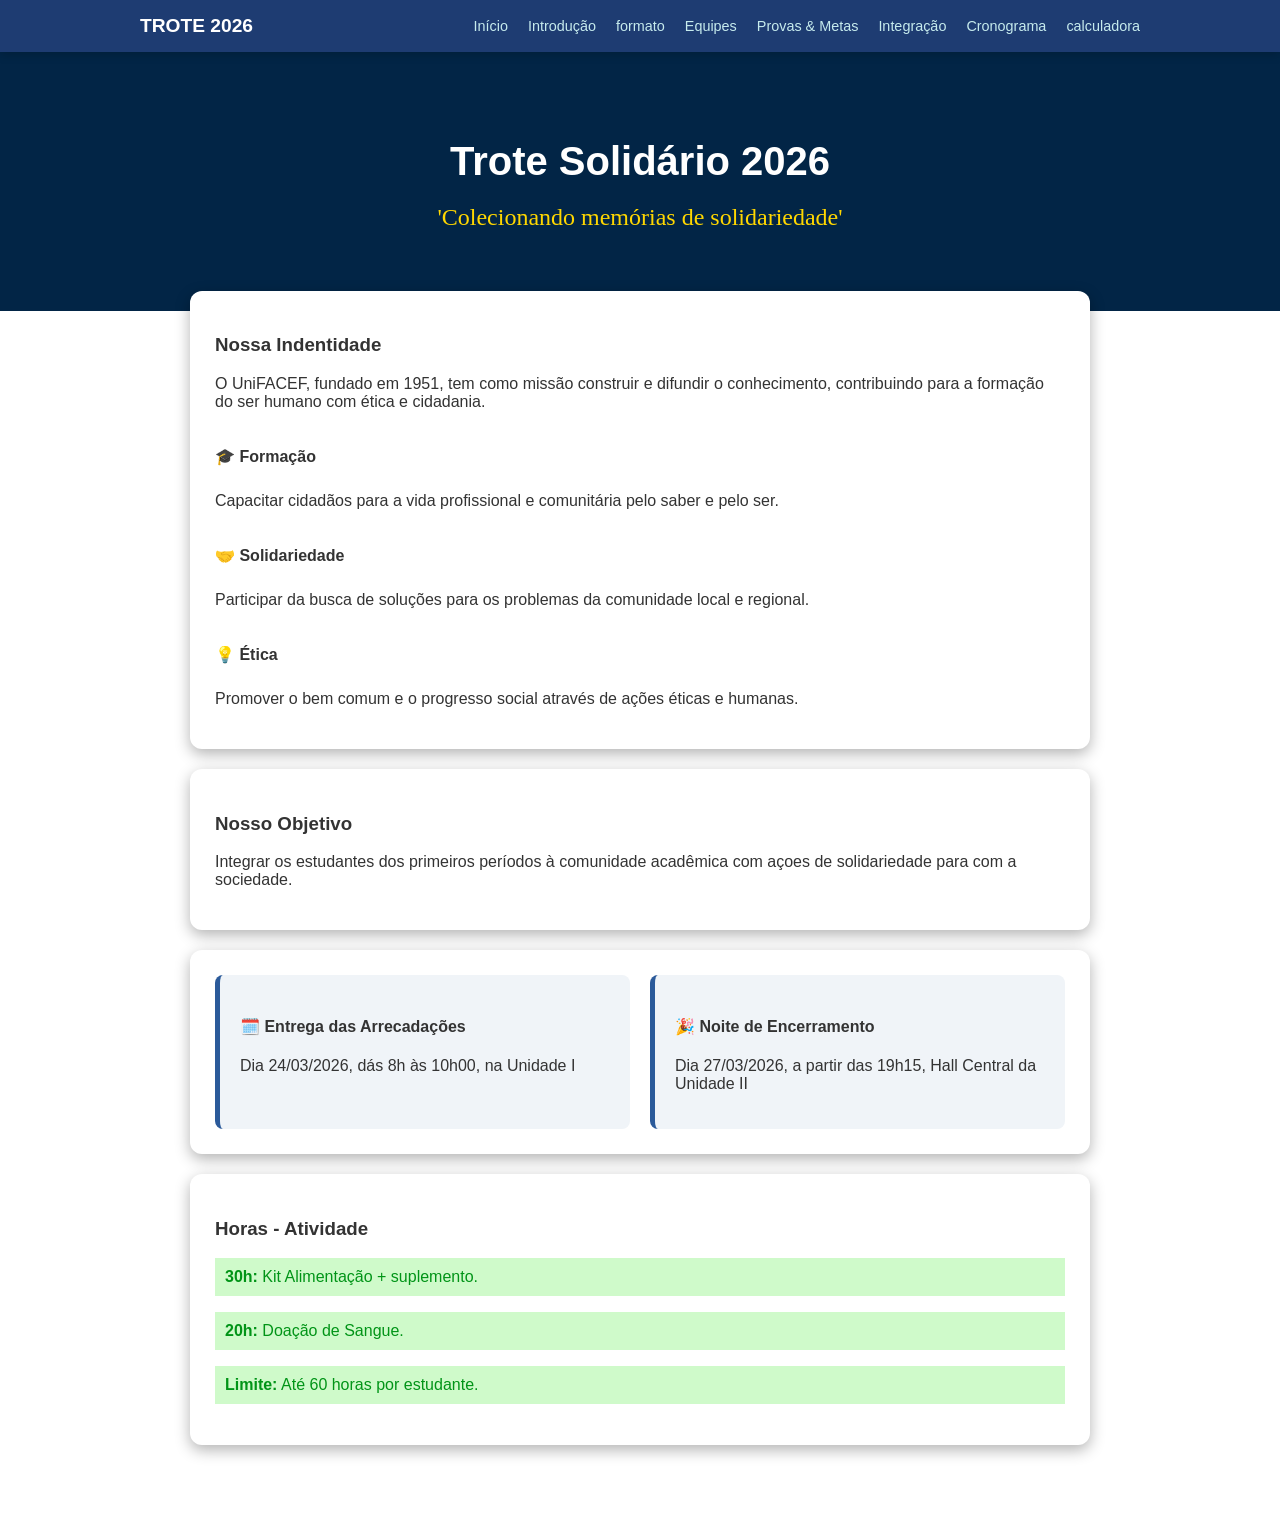
==== index.html @ c751f9d5 "index.html" ====
<!DOCTYPE html>
    <html lang="pt-br">
        <head>
            <title>Trote solidario</title>
            <link rel="stylesheet" href="style.css">
            <meta charset="UTF-8">
        </head>
        <body>
            <nav class="menu-principal">
                <div class="menu-container">
                    <a href="index.html" class="logo"> Trote 2026 </a>
                    <ul class="lista">
                        <li> <a href="index.html"> Início </a></li> 
                        <li> <a href="introdução.html"> Introdução </a></li>
                        <li> <a href="formato.html"> formato </a></li>
                        <li> <a href="equipes.html"> Equipes </a></li>
                        <li> <a href="provas.html"> Provas & Metas </a></li> 
                        <li> <a href="integração.html"> Integração </a></li>
                        <li> <a href="cronograma.html"> Cronograma </a></li> 
                        <li> <a href="calculadora.html"> calculadora </a></li>   
                    </ul>
                </div>
            </nav>
            <header class="cabeçalho">
                <div class="cabeçalho-container"> 
                    <h1> Trote Solidário 2026 </h1>
                    <h2> 'Colecionando memórias de solidariedade'</h2>
                </div>
            </header>
            <main class="principal">
                <section class="secao">
                   <h3><strong>Nossa Indentidade</strong></h3>
                    <p>O UniFACEF, fundado em 1951, tem como missão construir e difundir o conhecimento, contribuindo para a formação do ser humano com ética e cidadania.</p>
                        <li><strong>🎓 Formação </strong></li>
                        <p> Capacitar cidadãos para a vida profissional e comunitária pelo saber e pelo ser. </p>
                        <li><strong>🤝 Solidariedade</strong></li>
                        <p> Participar da busca de soluções para os problemas da comunidade local e regional.</p>
                        <li><strong>💡 Ética </strong></li>
                        <p> Promover o bem comum e o progresso social através de ações éticas e humanas.</p>
                </section>
           
            
                <section class="secao"> 
                    <h3><strong>Nosso Objetivo</strong></h3>
                    <p>Integrar os estudantes dos primeiros períodos à comunidade acadêmica com açoes de solidariedade para com a sociedade.</p>
                </section>
            
            
                <section class="secao1">
                    <div class="card"> 
                        <h4><strong>🗓️ Entrega das Arrecadações</strong></h4>
                        <p>Dia 24/03/2026, dás 8h às 10h00, na Unidade I</p>
                    </div>
                    <div class="card">
                        <h4><strong>🎉 Noite de Encerramento</strong></h4>
                        <p>Dia 27/03/2026, a partir das 19h15, Hall Central da Unidade II</p>
                    </div>
                </section>

                <section class="secao">
                    <div class="estilo">
                    <h3><strong>Horas - Atividade</strong></h3>
                    <p><b>30h:</b> Kit Alimentação + suplemento.</p>
                    <p><b>20h:</b> Doação de Sangue.</p>
                    <p><b>Limite:</b> Até 60 horas por estudante.</p>
                    </div>

                </section>
            </main>
        </body>
    </html>
---- style.css ----
body{
    margin: 0px; font-family: 'Segoe UI', sans-serif;
    background-color: #ffff; color: #333

}
.menu-principal {
    background-color: #1E3C72; padding: 15px 0;
    position:sticky; top: 0; z-index: 1000;
    box-shadow: 0 2px 10px rgba(0, 0, 0, 0.2);

}

.menu-container {
    max-width: 1000px; margin: 0 auto; display: flex;
    justify-content: space-between; align-items: center;
    padding: 0 20px;
}
.logo{
    color: white; text-decoration: none; font-weight: bold;
    font-size: 1.2rem; text-transform: uppercase;

}
.lista {
    list-style: none; display: flex; gap: 20px;
    margin: 0; padding: 0;
}
.lista a {
    color: rgb(198, 235, 237); text-decoration: none; font-size: 0.9rem;
    font-weight: 500; transition: color 0.3s;

}
.lista a:hover{
    color: #fff
}
.cabeçalho {
    background-color: #022546;
    color: white;
    padding: 60px 20px;
    text-align: center;
}
.cabeçalho-container h1{
    font-size:  2.5rem;
    margin-bottom: 5px;
}

.cabeçalho-container h2{
    font-weight: 300;
    font-family: italic;
    color:gold;
}
.principal {
    max-width: 900px;
    margin: -40px auto 40px;
    padding: 20px;
}
.secao {
    background-color: white;
    margin-bottom: 20px;
    padding: 25px;
    border-radius: 12px;
    box-shadow: 0 5px 15px rgba(0,0,0, 0.3);

}
.secao li{
    padding-top: 20px;
    padding-bottom: 10px;
    list-style: none;
    gap: 10px
}
.card {
    flex: 1;
    background-color: #f0f4f8;
    padding: 20px;
    border-radius: 8px;
    border-left: 5px solid #2b5a9a;
}
.secao1 {
    background-color: white;
    margin-bottom: 20px;
    padding: 25px;
    border-radius: 12px;
    box-shadow: 0 5px 15px rgba(0,0,0, 0.3);
    display: flex;
    flex-direction: row;
    gap: 20px;
}
.estilo p{
    background-color: #CFFACA;
    color:#019417;
    padding: 10px;
    gap: 20px;
    
}
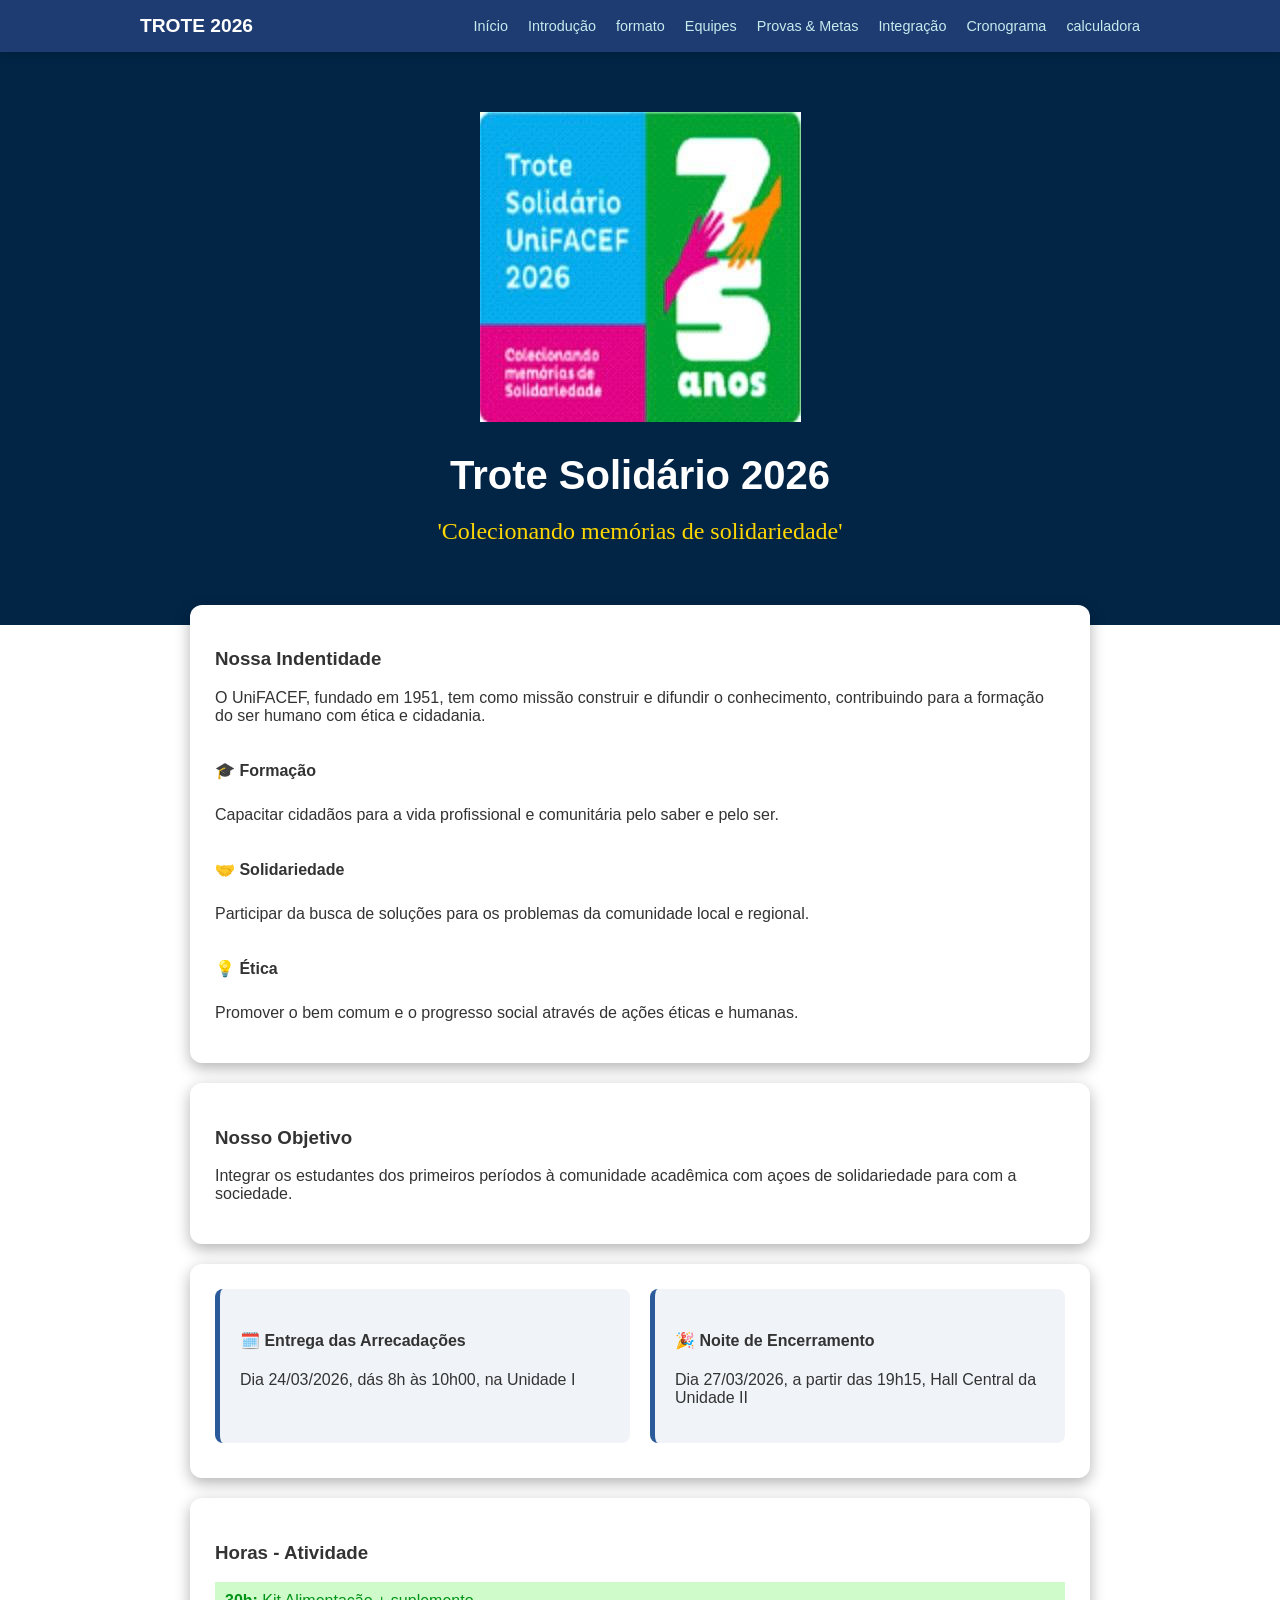
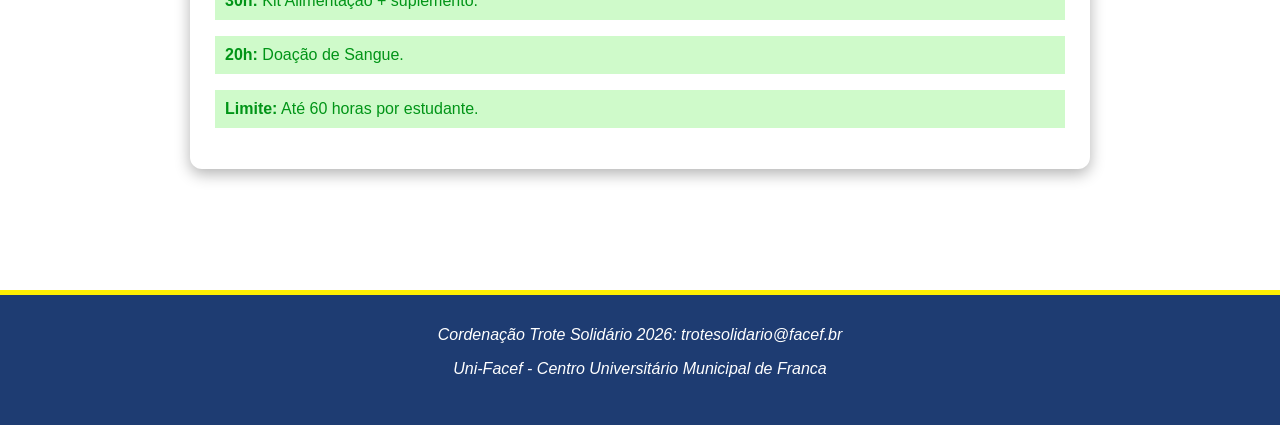
==== commit 8d26567a: "V1" ====
--- a/index.html
+++ b/index.html
@@ -23,6 +23,7 @@
             </nav>
             <header class="cabeçalho">
                 <div class="cabeçalho-container"> 
+                    <img src="imagem.jpeg" alt="trote solidário">
                     <h1> Trote Solidário 2026 </h1>
                     <h2> 'Colecionando memórias de solidariedade'</h2>
                 </div>
@@ -67,5 +68,11 @@
 
                 </section>
             </main>
+            <footer>
+                <div>
+                    <p> Cordenação Trote Solidário 2026: trotesolidario@facef.br</p>
+                    <p>Uni-Facef - Centro Universitário Municipal de Franca</p>
+                </div>
+            </footer>
         </body>
     </html>
--- a/style.css
+++ b/style.css
@@ -59,7 +59,6 @@
     padding: 25px;
     border-radius: 12px;
     box-shadow: 0 5px 15px rgba(0,0,0, 0.3);
-
 }
 .secao li{
     padding-top: 20px;
@@ -73,6 +72,7 @@
     padding: 20px;
     border-radius: 8px;
     border-left: 5px solid #2b5a9a;
+    margin-bottom: 10px;
 }
 .secao1 {
     background-color: white;
@@ -92,4 +92,169 @@
     
 }
 
-
+.missao p {
+    line-height: 1.6; /* altura da linha - melhora a leitura de textos longos */
+    margin-bottom: 20px;
+    text-align: justify; /* alinhamento à esquerda e à direita */
+
+}
+.valores ul {
+    list-style: none;
+    padding: 0px;
+}
+table {
+    width: 100%;
+    border-collapse: collapse; /* junto as bordas adjacentes, ficando uma só */
+    margin-top: 20px;
+    background-color: white;
+}
+th, td {
+    padding: 15px;
+    text-align: left;
+    border-bottom: 1px solid #ddd;
+}
+th{
+    background-color: #2a5298;
+    color: white;
+    text-transform: uppercase;
+    font-size: 0.85rem;
+
+}
+tr:hover{
+    background-color: #E8E8E8;
+}
+.amarelo {
+ width: 25px; height: 25px; background: yellow;
+}
+.cinza {
+    width: 25px; height: 25px; background: gray;
+}
+.laranja {
+    width: 25px;
+    height: 25px;
+    background-color: orange;
+}
+.marrom {
+    width: 25px;
+    height: 25px;
+    background-color: brown;
+}
+.preto {
+    width: 25px;
+    height: 25px;
+    background-color: black;
+}
+.rosa{
+    width: 25px;
+    height: 25px;
+    background-color: pink;
+}
+.roxo{
+    width: 25px;
+    height: 25px;
+    background-color: purple;
+}
+.verde{
+    width: 25px;
+    height: 25px;
+    background-color: green;
+}
+.vermelho{
+    width: 25px;
+    height: 25px;
+    background-color: red;
+}
+.alimentos {
+    list-style: none;
+    background-color: #FDFFA6;
+    border: 2px dashed #e6a15c;
+    padding: 30px 10px;
+    border-radius: 10px;
+}
+.espaco {
+    padding: 10px;
+}
+.suplemento {
+    background-color: #FFF5F5;
+    border-left: 4px solid #c94a4a;
+    padding: 35px 20px;
+    border-radius: 8px;
+    margin: 30px 0px;
+}
+.leite {
+    padding:0;
+    color: #A16F05;
+    list-style: none;
+}
+.fundo {
+    background-color: #FCFCE8;
+    border-left: 4px solid #FFEF03;
+    padding: 20px;
+    border-radius: 10px;
+    margin: 30px 0px;
+}
+footer {
+    color: white;
+    text-align: center;
+    background-color: #1e3c72;
+    font-style: italic;
+    border-top: 5px solid #FFEF03; 
+    margin: 9vh auto auto;
+    padding: 15px;
+    height: 100px;
+}
+
+.timeline{
+    border-left: 3px solid #2a5298;
+    padding-left:20px ;
+    margin-top: 20px;
+}
+.evento {
+    margin-bottom: 25px;
+    position: relative; /* dá o poder de flutuar na página, sem alterar a posição dos outros elementos*/
+
+}
+.evento::before{/* cria um pseudoelemento no CSS - serve para inserir conteúdo decorativo ou informativo logo no inicio de um elemento sem que altere o HTML - elemento fantasma*/
+    content: '';/*sem texto*/
+    width: 12px;
+    height: 12px;
+    background-color: #ff4b2b;
+    border-radius: 50%;/*cria a bolinha*/
+    position: absolute;
+    left: -28px; /*vai para esquerda*/
+    top: 5px;/*abaixa 5px*/
+}
+.grid-locais{
+    display: flex;
+    gap: 20px;
+}
+.local{
+    flex: 1;
+    background: #f8f9fa;
+    padding :15px;
+    border-radius: 8px;
+    border: 1px solid #dee2e6;
+}
+
+.formato{
+    padding: 0px ;
+    color: #A16F05;
+    margin: -10px 0px;
+    font-size: 1rem; 
+}
+.formato1 {
+    padding: 0px;
+    color: #A16F05;
+    margin-top: -100px;
+    font-size: 1rem; 
+}
+.card1{
+    background-color: #f0f4f8;
+    border-left:5px solid #2b5a9a ;
+    border-radius:8px;
+    padding: 5px;
+    margin: 10px 0px;
+}
+.hh{
+    margin-bottom: -15px;
+}
